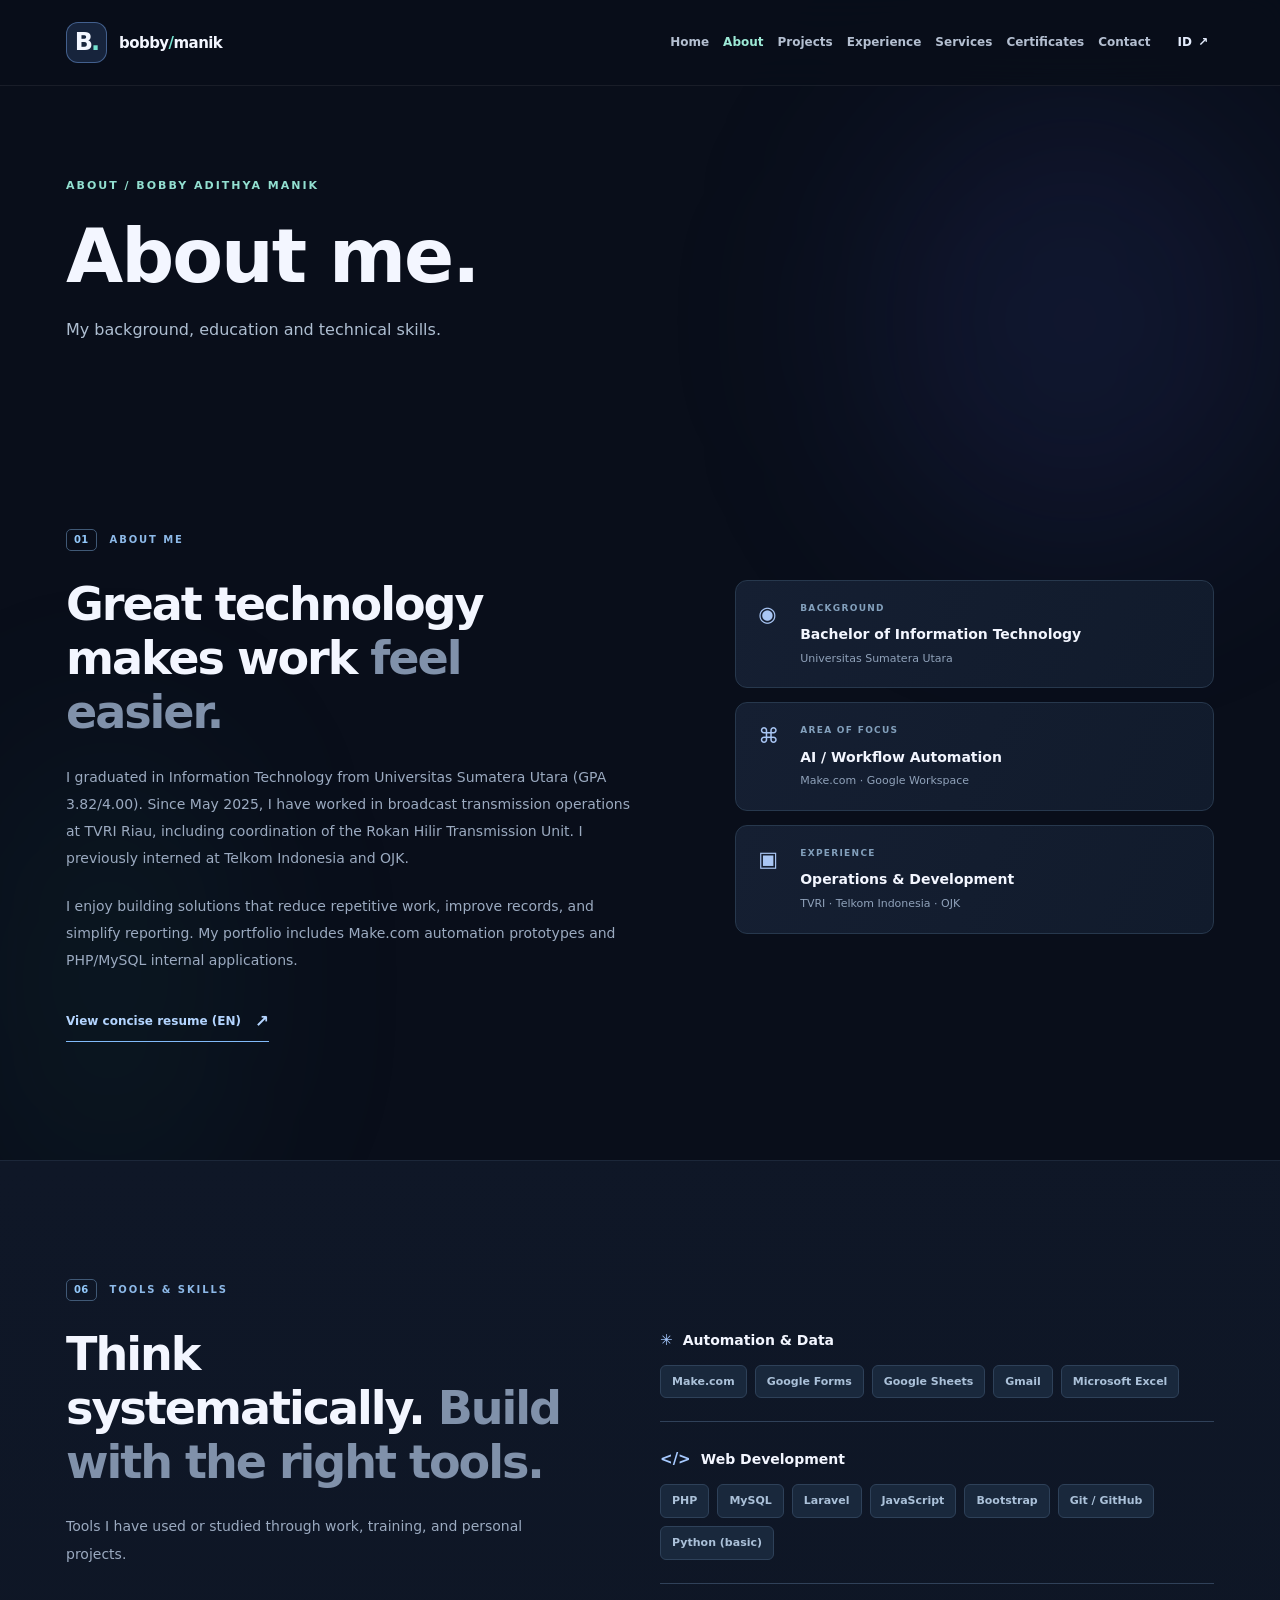
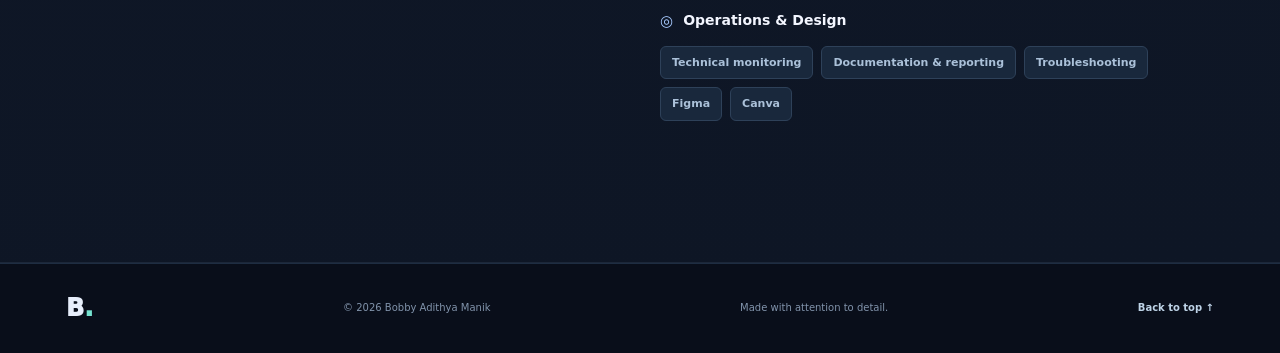
==== about.html @ ae8221b0 "Introduce responsive multi-page portfolio with interactive navigation" ====
<!DOCTYPE html><html lang="id"><head><meta charset="UTF-8"><meta name="viewport" content="width=device-width,initial-scale=1"><meta name="description" content="About | Bobby Adithya Manik. Workflow automation, web development, pengalaman, dan sertifikasi."><meta property="og:title" content="About | Bobby Adithya Manik"><meta property="og:url" content="https://bobbymanik.github.io/about.html"><link rel="canonical" href="https://bobbymanik.github.io/about.html"><link rel="icon" type="image/svg+xml" href="favicon.svg"><link rel="stylesheet" href="styles.css"><link rel="stylesheet" href="multipage.css"><script src="data/projects.js" defer></script><script src="script.js" defer></script><script src="site-shell.js" defer></script><title>About | Bobby Adithya Manik</title></head><body data-page="about" data-title-id="About | Bobby Adithya Manik" data-title-en="About | Bobby Adithya Manik"><a class="skip-link" href="#main">Lewati ke konten</a><div class="page-glow page-glow--a" aria-hidden="true"></div><div class="page-glow page-glow--b" aria-hidden="true"></div><div class="multi-scroll" aria-hidden="true"></div><header class="site-header multi-header" id="top"><nav class="nav container multi-nav"><a class="logo" href="index.html" aria-label="Beranda"><span class="logo-mark">B<span>.</span></span><span class="logo-name">bobby<span>/</span>manik</span></a><button class="menu-toggle" type="button" aria-label="Buka menu" aria-expanded="false" aria-controls="nav-links"><span></span><span></span><span></span></button><div class="nav-right" id="nav-links"><div class="nav-links"><a href="index.html" data-nav="index" data-i18n="navIndex">Beranda</a><a href="about.html" data-nav="about" data-i18n="navAbout">Tentang</a><a href="projects.html" data-nav="projects" data-i18n="navProjects">Proyek</a><a href="experience.html" data-nav="experience" data-i18n="navExperience">Pengalaman</a><a href="services.html" data-nav="services" data-i18n="navServices">Layanan</a><a href="certifications.html" data-nav="certifications" data-i18n="navCertifications">Sertifikasi</a><a href="contact.html" data-nav="contact" data-i18n="navContact">Kontak</a></div><button class="lang-switch" id="lang-switch" type="button"><span id="language-label">EN</span> ↗</button></div></nav></header><main id="main"><section class="container multi-intro"><span class="multi-eyebrow">ABOUT / BOBBY ADITHYA MANIK</span><h1 data-pagetitle="ABOUT">Tentang saya.</h1><p data-pageintro="ABOUT">Latar belakang, pendidikan, dan keterampilan teknis saya.</p></section><section class="section-space container" id="about" aria-labelledby="about-title">
      <div class="section-label"><span class="section-number">01</span><span data-i18n="aboutLabel">TENTANG SAYA</span></div>
      <div class="about-layout">
        <div><h2 class="section-title" id="about-title" data-i18n="aboutTitle">Teknologi yang baik membuat pekerjaan <span class="muted-heading">lebih mudah.</span></h2><p class="body-copy" data-i18n="aboutP1">Saya adalah lulusan Teknologi Informasi Universitas Sumatera Utara, dengan pengalaman di operasional transmisi siaran, pengembangan web, dan otomasi proses kerja.</p><p class="body-copy" data-i18n="aboutP2">Di pekerjaan teknis, saya belajar pentingnya data yang rapi dan proses yang andal. Di proyek digital, saya menerjemahkan kebutuhan tersebut menjadi solusi yang bisa digunakan—mulai dari pelaporan internal hingga notifikasi otomatis.</p><a class="inline-link" id="cv-link" href="resume.html"><span data-i18n="downloadCv">Lihat resume ringkas (EN)</span><span aria-hidden="true">↗</span></a></div>
        <div class="about-facts"><div class="fact-card"><span class="fact-icon">◉</span><div><span class="fact-heading" data-i18n="fact1Label">LATAR BELAKANG</span><strong data-i18n="fact1Value">Sarjana Teknologi Informasi</strong><p>Universitas Sumatera Utara</p></div></div><div class="fact-card"><span class="fact-icon">⌘</span><div><span class="fact-heading" data-i18n="fact2Label">AREA FOKUS</span><strong>AI / Workflow Automation</strong><p>Make.com · Google Workspace</p></div></div><div class="fact-card"><span class="fact-icon">▣</span><div><span class="fact-heading" data-i18n="fact3Label">PENGALAMAN</span><strong data-i18n="fact3Value">Operasional & Pengembangan</strong><p>TVRI · Telkom Indonesia · OJK</p></div></div></div>
      </div>
    </section><section class="section-space section-alt skills-section" id="skills" aria-labelledby="skills-title"><div class="container"><div class="section-label"><span class="section-number">06</span><span data-i18n="skillsLabel">TOOLS & SKILLS</span></div><div class="skills-layout"><div><h2 class="section-title" id="skills-title" data-i18n="skillsTitle">Berpikir sistematis. <span class="muted-heading">Membangun dengan alat yang tepat.</span></h2><p class="section-description" data-i18n="skillsSubtitle">Teknologi yang saya gunakan dan pelajari melalui pengalaman kerja, pelatihan, serta proyek pribadi.</p></div><div class="skill-groups"><div class="skill-group"><div class="skill-name"><span class="skill-symbol">✳</span><h3 data-i18n="skillGroup1">Automation & Data</h3></div><div class="skill-pills"><span>Make.com</span><span>Google Forms</span><span>Google Sheets</span><span>Gmail</span><span>Microsoft Excel</span></div></div><div class="skill-group"><div class="skill-name"><span class="skill-symbol">&lt;/&gt;</span><h3 data-i18n="skillGroup2">Web Development</h3></div><div class="skill-pills"><span>PHP</span><span>MySQL</span><span>Laravel</span><span>JavaScript</span><span>Bootstrap</span><span>Git / GitHub</span><span data-i18n="basicPython">Python (dasar)</span></div></div><div class="skill-group"><div class="skill-name"><span class="skill-symbol">◎</span><h3 data-i18n="skillGroup3">Operations & Design</h3></div><div class="skill-pills"><span data-i18n="skillOperational">Monitoring teknis</span><span data-i18n="skillReporting">Dokumentasi & pelaporan</span><span>Troubleshooting</span><span>Figma</span><span>Canva</span></div></div></div></div></div></section></main><footer class="footer"><div class="container footer-inner"><a href="index.html" class="footer-brand">B<span>.</span></a><span>© <span id="current-year">2026</span> Bobby Adithya Manik</span><span data-i18n="footerText">Dibuat dengan perhatian pada detail.</span><a class="back-top" href="#top" data-i18n="backToTop">Kembali ke atas ↑</a></div></footer></body></html>
---- styles.css ----
:root{color-scheme:dark;--bg:#090e1a;--panel:#111a2c;--panel-2:#111827;--border:#273247;--text:#f3f6ff;--muted:#9baac0;--subtle:#7889a2;--blue:#81b4ff;--cyan:#75e2d0;--violet:#a99bff;--font:Inter,ui-sans-serif,system-ui,-apple-system,BlinkMacSystemFont,"Segoe UI",sans-serif;--max:1148px}
*{box-sizing:border-box}html{scroll-behavior:smooth;overflow-x:clip}body{margin:0;min-width:320px;background:var(--bg);color:var(--text);font-family:var(--font);-webkit-font-smoothing:antialiased;overflow-x:hidden;line-height:1.6}::selection{background:rgba(117,226,208,.35)}a{color:inherit;text-decoration:none}button{font:inherit}button,a{-webkit-tap-highlight-color:transparent}button:focus-visible,a:focus-visible{outline:2px solid var(--cyan);outline-offset:5px}button{cursor:pointer}h1,h2,h3,p{margin-top:0}.container{width:min(var(--max),calc(100% - 64px));margin:0 auto}.section-space{padding-top:118px;padding-bottom:118px}.page-glow{position:absolute;z-index:-1;pointer-events:none;border-radius:100%;filter:blur(100px)}.page-glow--a{width:410px;height:450px;top:95px;right:0;background:rgba(64,77,174,.15)}.page-glow--b{width:220px;height:500px;top:730px;left:0;background:rgba(44,157,150,.075)}.skip-link{position:absolute;z-index:20;top:-60px;left:14px;padding:12px 18px;background:var(--cyan);color:var(--bg);border-radius:8px}.skip-link:focus{top:16px}.site-header{height:86px;border-bottom:1px solid rgba(255,255,255,.065);position:relative;z-index:15;background:rgba(9,14,26,.88);backdrop-filter:blur(20px)}.nav{height:100%;display:flex;justify-content:space-between;align-items:center}.logo{display:inline-flex;align-items:center;gap:12px}.logo-mark{display:inline-flex;width:41px;height:41px;align-items:center;justify-content:center;border:1px solid rgba(129,180,255,.42);background:#17243c;border-radius:12px;font-weight:900;font-size:24px;letter-spacing:-2px}.logo-mark span,.logo-name span,.footer-brand span{color:var(--cyan)}.logo-name{font-weight:740;letter-spacing:-.55px;font-size:15px}.nav-right,.nav-links{display:flex;align-items:center}.nav-right{gap:21px}.nav-links{gap:30px}.nav-links a{font-size:13px;font-weight:590;color:#b4bfd1;transition:color .2s}.nav-links a:hover{color:#fff}.nav-divider{height:19px;width:1px;background:#334055}.lang-switch{background:transparent;color:#e6eefe;border:0;font-weight:770;font-size:12px;display:flex;align-items:center;gap:6px}.lang-icon{color:var(--cyan)}.menu-toggle{display:none}
.hero{min-height:640px;display:grid;grid-template-columns:1.08fr .92fr;gap:38px;align-items:center;padding-top:98px;padding-bottom:105px}.hero-copy{position:relative;z-index:1}.eyebrow{display:inline-flex;align-items:center;gap:9px;padding:7px 13px;border:1px solid rgba(117,226,208,.18);background:rgba(117,226,208,.055);color:#a2e8d8;border-radius:50px;font-size:10px;letter-spacing:1.2px;font-weight:760}.pulse-dot{width:7px;height:7px;background:#76e5c9;border-radius:50%;box-shadow:0 0 0 4px rgba(118,229,201,.09)}.hero-intro{margin:28px 0 9px;font-size:17px;font-weight:680;color:#d7dfed}.hero-intro span{color:var(--cyan)}h1{font-size:clamp(39px,4.6vw,65px);line-height:1.105;letter-spacing:-3.35px;font-weight:820;max-width:680px;margin-bottom:23px}.gradient-text{background:linear-gradient(105deg,#97c6ff 0%,#9bb6fc 45%,#83e5d6 100%);-webkit-background-clip:text;background-clip:text;color:transparent}.hero-description{max-width:500px;font-size:15px;line-height:1.85;color:var(--muted);margin-bottom:31px}.hero-actions,.contact-actions{display:flex;gap:13px;flex-wrap:wrap}.btn{height:47px;display:inline-flex;justify-content:center;align-items:center;gap:19px;padding:0 21px;font-size:12px;font-weight:790;letter-spacing:.02em;border-radius:9px;transition:transform .18s,border-color .18s,background .18s}.btn:hover{transform:translateY(-2px)}.btn-primary{border:1px solid #a4c9ff;background:linear-gradient(95deg,#94c8ff,#92e2df);color:#101a2a;box-shadow:0 8px 25px rgba(96,153,217,.11)}.btn-outline{border:1px solid #34435a;background:rgba(18,28,47,.6);color:#e4ecf7}.btn-outline:hover{border-color:#5f7898}.btn-arrow{font-size:17px}.hero-meta{margin-top:37px;display:flex;align-items:center;gap:18px;color:#8899af;font-size:11px;font-weight:600}.meta-item{display:inline-flex;align-items:center;gap:8px}.meta-icon{font-size:15px;color:#85b3db}.meta-separator{height:12px;width:1px;background:#344158}
.hero-visual{position:relative;min-height:490px;display:flex;align-items:center;justify-content:center}.visual-grid{position:absolute;inset:4%;opacity:.35;mask-image:radial-gradient(ellipse at center,black 40%,transparent 80%);background-image:linear-gradient(#273955 1px,transparent 1px),linear-gradient(90deg,#273955 1px,transparent 1px);background-size:30px 30px}.workbench{width:390px;border:1px solid #385070;background:linear-gradient(145deg,rgba(24,36,58,.98),rgba(15,24,42,.98));border-radius:17px;box-shadow:0 40px 110px rgba(0,0,0,.36),inset 0 1px 0 rgba(255,255,255,.05);z-index:1;transform:rotate(-2deg)}.workbench-header{height:45px;display:flex;align-items:center;justify-content:space-between;padding:0 17px;border-bottom:1px solid #2b3d57;color:#849db8;font-size:9px;font-weight:740;letter-spacing:1px}.window-dots{display:flex;gap:5px}.window-dots i{width:7px;height:7px;border-radius:50%;background:#596d8a}.window-dots i:first-child{background:#fa8e8e}.window-dots i:nth-child(2){background:#eecf7c}.window-dots i:nth-child(3){background:#79cdbb}.workbench-header-icon{font-size:16px;color:#a2b7ce}.workbench-body{padding:21px 21px 18px}.workbench-top{display:flex;align-items:center;justify-content:space-between;margin-bottom:22px}.small-label{font-size:9px;font-weight:790;letter-spacing:1.5px;color:#8da1bc}.live-label{display:flex;gap:6px;align-items:center;border:1px solid #325549;padding:3px 8px;border-radius:15px;color:#93dac7;font-size:9px;font-weight:800;letter-spacing:.6px}.live-label span{width:6px;height:6px;border-radius:50%;background:#65cbaa}.workflow-nodes{padding:0 18px}.workflow-node{min-height:57px;padding:12px 13px;border-radius:11px;border:1px solid #31435e;background:#19283f;display:flex;gap:12px;align-items:center;box-shadow:0 7px 15px rgba(0,0,0,.09)}.workflow-node.active{border-color:#62598f;background:linear-gradient(120deg,#262847,#1e2c4a);box-shadow:0 0 0 4px rgba(137,123,224,.035)}.workflow-node strong,.workflow-node small{display:block;line-height:1.45}.workflow-node strong{font-size:11px;color:#e4eefb}.workflow-node small{font-size:9px;color:#8499b5}.node-index{margin-left:auto;font-size:9px;color:#8190ab}.node-icon{width:31px;height:31px;border-radius:8px;display:flex;align-items:center;justify-content:center;font-size:17px;font-weight:800}.node-icon--green{color:#6ad0a5;background:#1d4b45}.node-icon--violet{color:#c4aaff;background:#433b6f}.node-icon--blue{color:#9eccff;background:#29446c}.node-icon--orange{color:#ffce85;background:#5a4430}.workflow-connector{height:27px;display:flex;justify-content:center;align-items:stretch}.workflow-connector span{border-left:1px dashed #6888a7}.workflow-split{display:grid;grid-template-columns:1fr 1fr;gap:9px;position:relative}.workflow-node.mini{padding:10px 9px;min-height:55px;gap:7px}.workflow-node.mini .node-icon{width:27px;height:27px;font-size:15px}.workflow-node.mini strong{font-size:10px}.workflow-node.mini small{font-size:8px}.workbench-bottom{display:flex;align-items:center;gap:9px;margin-top:22px;border-top:1px solid #2b3d57;padding-top:15px;font-size:9px;color:#92a7c0}.bottom-icon{height:18px;width:18px;border-radius:100%;color:#70d3b3;background:#25493f;display:inline-flex;align-items:center;justify-content:center}.bottom-dots{margin-left:auto;letter-spacing:2px;color:#647c9a}.floating-note{position:absolute;z-index:2;display:flex;align-items:center;gap:11px;border:1px solid #3c5471;border-radius:12px;background:#1c2c47;box-shadow:0 20px 60px rgba(0,0,0,.28);padding:12px 15px;color:#b5c6df;font-size:10px;line-height:1.4}.floating-note strong{font-size:11px;color:#edf5ff}.floating-note--one{left:-10px;top:87px;transform:rotate(6deg)}.floating-note-icon{font-size:22px;color:#93bbff}.floating-note--two{bottom:53px;right:-5px;transform:rotate(4deg)}.floating-note-tick{font-size:14px;border-radius:50%;background:#2a625a;color:#95f0d6;height:25px;width:25px;display:inline-flex;align-items:center;justify-content:center}.floating-note--two span:last-child{display:flex;flex-direction:column}.floating-note--two small{font-size:9px;color:#8fa6bd}
.proof-strip{border-block:1px solid rgba(255,255,255,.065);background:rgba(18,28,43,.53)}.proof-inner{min-height:72px;display:flex;align-items:center;justify-content:space-between;gap:16px;color:#b2c1d3;font-size:12px;font-weight:660;white-space:nowrap}.proof-inner i{font-style:normal;color:#59718f;font-size:12px}.section-label{display:flex;align-items:center;gap:13px;font-size:10px;letter-spacing:1.9px;font-weight:810;color:#8db9e8;margin-bottom:27px}.section-number{border:1px solid #405976;color:#92c8fa;border-radius:5px;padding:3px 7px;font-size:10px;letter-spacing:.3px;line-height:1.4;font-weight:760}.section-title{font-size:clamp(32px,3.6vw,49px);line-height:1.17;letter-spacing:-2.05px;font-weight:790;margin-bottom:24px}.muted-heading{color:#8091aa}.body-copy,.section-description{color:#9baac0;font-size:14px;line-height:1.95;max-width:640px}.body-copy{margin-bottom:20px}.about-layout{display:grid;grid-template-columns:1.07fr .9fr;gap:100px}.about-layout .section-title{max-width:520px}.inline-link{display:inline-flex;align-items:center;gap:14px;margin-top:13px;padding-bottom:6px;border-bottom:1px solid #82bbfa;color:#b4d5ff;font-size:12px;font-weight:790}.inline-link span:last-child{font-size:17px}.about-facts{display:flex;flex-direction:column;gap:14px;padding-top:2px}.fact-card{display:flex;align-items:flex-start;gap:17px;padding:20px 22px;background:linear-gradient(115deg,#151f32,#111b2c);border:1px solid #27384d;border-radius:12px}.fact-icon{font-size:21px;line-height:1.25;color:#a9c6f4;min-width:25px}.fact-heading,.edu-eyebrow{display:block;color:#83a0bc;font-size:9px;font-weight:790;letter-spacing:1.3px;margin-bottom:6px}.fact-card strong{font-size:14px;line-height:1.4}.fact-card p{font-size:11px;color:#90a2ba;margin:3px 0 0}.section-alt{background:linear-gradient(175deg,#0f1727,#0e1625);border-top:1px solid #1c2739;border-bottom:1px solid #1c2739}.section-heading-row{display:flex;align-items:flex-end;justify-content:space-between;gap:45px;margin-bottom:34px}.section-heading-row .section-title{max-width:650px;margin-bottom:13px}.section-description{margin-bottom:0}.filter-bar{display:flex;gap:6px;border:1px solid #344155;padding:5px;border-radius:9px;flex-shrink:0}.filter-btn{border:0;color:#91a4bd;background:transparent;border-radius:6px;padding:8px 13px;font-size:11px;font-weight:700}.filter-btn.is-active{background:#2d405c;color:#e6f1ff}.projects-grid{display:grid;grid-template-columns:repeat(3,minmax(0,1fr));gap:20px}.project-card{border:1px solid #304059;background:#121e2f;border-radius:15px;overflow:hidden;display:flex;flex-direction:column;transition:transform .25s,border-color .25s,box-shadow .25s}.project-card:hover{transform:translateY(-4px);border-color:#5979a3;box-shadow:0 20px 35px rgba(1,5,12,.19)}.project-card[hidden]{display:none!important}.project-art{height:212px;position:relative;overflow:hidden;padding:15px 18px;border-bottom:1px solid #304059}.project-art:before{content:"";position:absolute;inset:0;background-image:linear-gradient(rgba(255,255,255,.027) 1px,transparent 1px),linear-gradient(90deg,rgba(255,255,255,.027) 1px,transparent 1px);background-size:22px 22px;mask-image:linear-gradient(black,transparent)}.art-feedback{background:radial-gradient(circle at 57% 80%,rgba(103,168,162,.2),transparent 54%),linear-gradient(140deg,#1b343f,#17263a)}.art-orders{background:radial-gradient(circle at 48% 80%,rgba(136,113,227,.19),transparent 55%),linear-gradient(140deg,#222b4b,#1b2540)}.art-transmission{background:radial-gradient(circle at 50% 90%,rgba(71,133,225,.23),transparent 50%),linear-gradient(140deg,#142b49,#19243c)}.art-topline{position:relative;display:flex;justify-content:space-between;font-size:8px;letter-spacing:1.3px;font-weight:800;color:#a3b8cf}.art-corner-tag{position:absolute;right:17px;bottom:13px;font-size:8px;font-weight:770;letter-spacing:1px;color:#b6c7de}.feedback-demo{position:absolute;inset:45px 28px 30px;display:flex;justify-content:center;align-items:center;gap:12px}.feedback-bubble{width:114px;height:91px;background:#dfecf4;border-radius:9px;padding:12px;transform:rotate(-7deg);box-shadow:0 10px 20px rgba(0,0,0,.15)}.star-row{display:block;font-size:12px;letter-spacing:2px;color:#e3a84f;white-space:nowrap;margin-bottom:9px}.feedback-line{display:block;height:6px;width:56px;background:#a8bdd0;border-radius:6px;margin-bottom:6px}.feedback-line.wide{width:86px}.art-processing{display:flex;width:32px;height:32px;align-items:center;justify-content:center;border-radius:50%;border:1px solid #75b9ac;background:#345b65;color:#bcfff0;box-shadow:0 0 0 6px rgba(117,185,172,.12);font-size:17px}.feedback-result{width:109px;height:94px;padding:13px;background:#263b4e;border:1px solid #648c9c;border-radius:8px;transform:rotate(6deg);box-shadow:0 10px 20px rgba(0,0,0,.12)}.sentiment-pill{font-size:8px;font-weight:800;letter-spacing:.5px;color:#96e6c5}.result-bars{height:40px;display:flex;align-items:end;gap:7px;margin-top:9px}.result-bars i{width:12px;height:22px;background:#72d5af;border-radius:2px 2px 0 0}.result-bars i:nth-child(2){height:33px;background:#92afeb}.result-bars i:nth-child(3){height:28px;background:#76ddbb}.result-bars i:nth-child(4){height:15px;background:#8bb3da}.orders-demo{position:absolute;inset:49px 30px 31px;display:flex;align-items:center;justify-content:center;gap:7px}.order-mini-card{width:116px;height:111px;background:#e9eefa;padding:13px;border-radius:9px;transform:rotate(-5deg);box-shadow:0 12px 22px rgba(0,0,0,.12)}.mini-title{display:block;color:#364f75;font-weight:900;letter-spacing:1px;font-size:8px;margin-bottom:15px}.mini-row{display:block;width:83px;height:6px;border-radius:4px;background:#c2ccdd;margin-bottom:7px}.mini-row.short{width:57px}.order-mini-badge{display:inline-block;border-radius:12px;background:#cbeada;color:#288267;font-size:8px;font-weight:900;padding:3px 7px;margin-top:3px}.order-arrow{color:#c9b5ff;font-size:25px;font-weight:900}.order-mini-card--dark{background:#2b315b;border:1px solid #8276cc;transform:rotate(6deg);display:flex;flex-direction:column;align-items:center;justify-content:space-around}.order-mini-card--dark .mini-title{color:#cbc9fb;margin:0;font-size:7px}.router-icon{font-size:29px;color:#c1a8ff}.router-label{font-size:7px;font-weight:800;letter-spacing:1px;color:#a5b9e4}.dashboard-demo{position:absolute;left:33px;right:33px;top:46px;height:130px;display:flex;background:#172840;border:1px solid #47709a;border-radius:10px;box-shadow:0 12px 26px rgba(0,0,0,.21);transform:rotate(-2deg);overflow:hidden}.dashboard-side{width:40px;flex-shrink:0;border-right:1px solid #344d72;background:#1a2f4e;padding-top:18px;display:flex;align-items:center;flex-direction:column;gap:13px}.dashboard-side i{width:16px;height:5px;border-radius:4px;background:#4b6993}.dashboard-side i:nth-child(2){background:#7aacdc}.dashboard-main{padding:15px;flex:1}.dashboard-bar{width:56%;height:6px;background:#435f85;border-radius:5px;margin-bottom:14px}.dashboard-metrics{display:flex;gap:9px}.dashboard-metrics span{width:68px;height:39px;border-radius:5px;background:#253c5c;padding:4px 8px;display:flex;flex-direction:column}.dashboard-metrics b{font-size:13px;line-height:1.3;color:#b7ddff}.dashboard-metrics small{font-size:6px;font-weight:800;color:#8ba8c9}.dashboard-chart{margin-top:6px;height:37px;background:rgba(42,68,100,.33);border-radius:4px}.dashboard-chart svg{width:100%;height:100%}.project-content{display:flex;flex:1;flex-direction:column;padding:23px 22px 20px}.project-topline{display:flex;align-items:center;justify-content:space-between;margin-bottom:11px;color:#8bc1e8;font-size:9px;letter-spacing:1.1px;font-weight:780}.project-year{color:#738ba9}.project-content h3{font-size:19px;line-height:1.38;letter-spacing:-.55px;margin-bottom:10px}.project-content p{font-size:12px;line-height:1.85;color:#9caec4;min-height:89px;margin-bottom:18px}.tag-row{display:flex;flex-wrap:wrap;gap:6px;margin-bottom:23px}.tag-row span,.skill-pills span{padding:5px 9px;border:1px solid #354a62;background:#1b2b42;color:#abc1d9;border-radius:6px;font-size:10px;font-weight:620}.project-more{display:flex;justify-content:space-between;align-items:center;width:100%;padding:14px 0 0;border:0;border-top:1px solid #30445e;background:transparent;color:#c4dfff;font-size:11px;font-weight:800;text-align:left;margin-top:auto}.project-more span:last-child{font-size:18px}.project-more:hover{color:#8ce2d4}.project-note{display:flex;gap:10px;align-items:flex-start;margin-top:18px;color:#7e91aa;font-size:10px;line-height:1.7}.project-note span:first-child{font-size:15px;color:#a2b5cb}
.experience-layout{display:grid;grid-template-columns:1fr 1fr;gap:80px}.experience-heading .section-title{max-width:430px}.timeline{border-left:1px solid #31445b;padding-left:32px;margin-left:10px}.timeline-item{position:relative;margin-bottom:37px}.timeline-item:last-child{margin-bottom:0}.timeline-dot{position:absolute;width:11px;height:11px;border:2px solid #99c3f5;background:#0d1423;border-radius:50%;top:6px;left:-38px}.timeline-date{font-size:10px;font-weight:800;letter-spacing:1px;color:#81b5ee;margin-bottom:9px;text-transform:uppercase}.timeline h3{font-size:17px;margin-bottom:2px;letter-spacing:-.25px}.timeline-role{font-size:12px;font-weight:650;color:#b4c2d8}.timeline p{font-size:12px;line-height:1.8;color:#9aa9bf;margin:9px 0 0;max-width:450px}.education-card{display:grid;grid-template-columns:1fr 1px 1fr;align-items:center;gap:45px;margin-top:78px;border:1px solid #2e425c;background:linear-gradient(100deg,#17243a,#121f32);padding:32px 37px;border-radius:13px}.education-card h3{font-size:15px;margin-bottom:5px}.education-card p{font-size:12px;color:#a2b4cb;margin:0}.edu-divider{height:59px;background:#334a67}
.skills-layout{display:grid;grid-template-columns:.91fr 1fr;gap:90px}.skill-groups{display:flex;flex-direction:column;gap:25px}.skill-group{padding-bottom:23px;border-bottom:1px solid #304159}.skill-group:last-child{border-bottom:0}.skill-name{display:flex;align-items:center;gap:10px;margin-bottom:13px}.skill-symbol{font-size:15px;font-weight:800;color:#a7caff}.skill-name h3{font-size:14px;font-weight:730;margin:0}.skill-pills{display:flex;flex-wrap:wrap;gap:8px}.skill-pills span{padding:7px 11px;background:#19283c;border-color:#2e4159;font-size:11px}.contact-card{position:relative;overflow:hidden;background:linear-gradient(118deg,#1c2a46,#15273d 66%,#183b4a);border:1px solid #46607d;border-radius:19px;text-align:center;padding:70px 50px 54px}.contact-glow{position:absolute;pointer-events:none;width:380px;height:350px;left:50%;top:-240px;transform:translateX(-50%);background:#6295cd;filter:blur(110px);opacity:.22}.contact-label{justify-content:center;position:relative}.contact-card h2{font-size:clamp(29px,3.8vw,51px);line-height:1.2;letter-spacing:-2px;max-width:710px;margin:22px auto}.contact-card>p{color:#afc0d2;font-size:13px;line-height:1.9;max-width:440px;margin:0 auto 26px}.contact-actions{justify-content:center;margin-bottom:33px}.contact-socials{padding-top:25px;border-top:1px solid rgba(173,205,238,.18);display:flex;align-items:center;justify-content:center;flex-wrap:wrap;gap:25px}.contact-socials a{color:#adc0d7;font-size:11px;font-weight:710}.contact-socials a:hover{color:#d9fbfa}.footer{border-top:1px solid #1e2d42}.footer-inner{min-height:89px;display:flex;align-items:center;justify-content:space-between;gap:15px;color:#8193ab;font-size:10px}.footer-brand{font-weight:950;font-size:24px;color:#e7eefb}.back-top{color:#bed3e7;font-weight:730}
.case-dialog{width:min(680px,calc(100% - 30px));max-height:min(88vh,800px);padding:0;border:1px solid #4b6486;border-radius:17px;background:#111d30;color:var(--text);box-shadow:0 35px 90px rgba(0,0,0,.65);overflow-y:auto}.case-dialog::backdrop{background:rgba(4,9,19,.82);backdrop-filter:blur(5px)}.dialog-content{padding:30px}.dialog-head{display:flex;justify-content:space-between;align-items:center;margin-bottom:25px}.dialog-close{background:#263650;border:1px solid #3e5573;color:#d5e4f5;width:35px;height:35px;border-radius:8px}.dialog-kicker{color:#85c7de;font-size:11px;letter-spacing:1.3px;font-weight:800}.case-dialog h2{font-size:30px;letter-spacing:-1.1px;line-height:1.25;margin:10px 0 12px}.case-dialog p{color:#a3b4c8;font-size:13px;line-height:1.85}.case-detail-grid{display:grid;grid-template-columns:1fr 1fr;gap:25px;margin:23px 0}.case-detail-grid>div{padding:18px 20px;background:#18283f;border:1px solid #31435e;border-radius:9px}.case-detail-grid h3,.case-outcome strong{font-size:12px;color:#d8eaf9;letter-spacing:.2px;margin:0 0 10px;display:block}.case-detail-grid p{font-size:12px;margin:0}.case-outcome{border-left:2px solid #83d5cb;padding:2px 0 2px 15px}.case-outcome p{margin:0;font-size:12px}.dialog-bottom{display:flex;justify-content:space-between;gap:14px;align-items:center;border-top:1px solid #33445b;margin-top:28px;padding-top:20px}.dialog-bottom>span{font-size:10px;color:#7e92aa;max-width:360px}.dialog-action{border:0;border-radius:7px;background:#94cef2;color:#142033;padding:9px 16px;font-size:11px;font-weight:800}
@media(max-width:1100px){.hero{gap:12px}.workbench{width:355px}.about-layout{gap:50px}.projects-grid{gap:13px}.project-content{padding:20px 18px}.project-art{height:194px}.project-content h3{font-size:17px}.project-content p{min-height:107px}.experience-layout,.skills-layout{gap:50px}.floating-note--one{left:0}.floating-note--two{right:0}}@media(max-width:820px){.container{width:min(var(--max),calc(100% - 40px))}.section-space{padding-top:82px;padding-bottom:82px}.hero{grid-template-columns:1fr;padding-top:80px;gap:25px}.hero-copy{max-width:660px}.hero-visual{max-width:500px;width:100%;margin:0 auto;min-height:460px}.workbench{width:min(390px,82%)}h1{font-size:clamp(43px,7vw,61px)}.about-layout,.experience-layout,.skills-layout{grid-template-columns:1fr;gap:30px}.about-facts{display:grid;grid-template-columns:repeat(3,1fr)}.fact-card{padding:18px 12px;gap:8px}.fact-card strong{font-size:12px}.fact-icon{font-size:17px;min-width:18px}.fact-card p{font-size:10px}.projects-grid{grid-template-columns:repeat(2,1fr);gap:17px}.project-content p{min-height:75px}.section-heading-row{align-items:flex-start;flex-direction:column;gap:18px}.proof-inner{overflow-x:auto;justify-content:start;gap:23px}.proof-inner span{flex-shrink:0}.education-card{margin-top:40px}.experience-heading .section-title{max-width:none}.skills-layout{gap:36px}}@media(max-width:620px){.site-header{height:70px}.container{width:calc(100% - 36px)}.nav-right{display:none;position:absolute;top:70px;left:0;right:0;background:#101a2b;border-bottom:1px solid #33445a;padding:20px 19px 23px;box-shadow:0 20px 40px rgba(0,0,0,.3)}.nav-right.is-open{display:flex;flex-direction:column;align-items:stretch;gap:20px}.nav-links{flex-direction:column;align-items:stretch;gap:0}.nav-links a{padding:10px 5px;font-size:14px}.nav-divider{display:none}.lang-switch{align-self:flex-start;padding:8px 5px}.menu-toggle{display:flex;flex-direction:column;justify-content:center;gap:5px;width:36px;height:36px;border:1px solid #37465c;border-radius:8px;background:#19273b;padding:8px}.menu-toggle span{width:18px;height:2px;border-radius:3px;background:#c4d8eb}.logo-name{font-size:13px}.hero{padding-top:63px;padding-bottom:68px}.hero-intro{font-size:14px;margin-top:25px}h1{font-size:clamp(36px,11vw,49px);letter-spacing:-2px}.hero-description{font-size:13px}.hero-actions{gap:9px}.hero-actions .btn{padding:0 14px;gap:10px}.hero-meta{gap:9px;flex-wrap:wrap;margin-top:25px}.hero-visual{min-height:365px}.workbench{width:86%;transform:rotate(-1deg)}.workbench-body{padding:14px}.workbench-top{margin-bottom:13px}.workflow-nodes{padding:0 9px}.workflow-node{min-height:50px}.workflow-connector{height:20px}.floating-note{display:none}.section-space{padding-top:72px;padding-bottom:72px}.section-title{font-size:34px;letter-spacing:-1.45px}.about-facts{grid-template-columns:1fr}.fact-card{padding:18px;gap:12px}.fact-card strong{font-size:14px}.fact-icon{font-size:20px}.projects-grid{grid-template-columns:1fr;gap:18px}.project-content p{min-height:0}.project-art{height:220px}.filter-bar{max-width:100%;overflow-x:auto}.experience-layout{gap:35px}.education-card{grid-template-columns:1fr;gap:22px;padding:25px}.edu-divider{width:100%;height:1px}.contact-card{padding:50px 18px 35px}.contact-card h2{letter-spacing:-1.2px}.contact-socials{gap:16px}.footer-inner{flex-wrap:wrap;justify-content:center;text-align:center;padding-block:23px}.footer-inner>span:nth-child(3){display:none}.case-dialog h2{font-size:24px}.case-detail-grid{grid-template-columns:1fr}.dialog-content{padding:21px}.dialog-bottom{align-items:flex-start;flex-direction:column}.dialog-action{align-self:flex-end}}@media(prefers-reduced-motion:reduce){html{scroll-behavior:auto}*,*::before,*::after{animation-duration:.01ms!important;transition-duration:.01ms!important}}

/* Project cards sourced from data/projects.js */
.art-custom{display:flex;flex-direction:column;justify-content:space-between;align-items:flex-start;background:radial-gradient(circle at 76% 30%,rgba(120,158,251,.25),transparent 58%),linear-gradient(140deg,#192746,#101c30);}
.custom-art-index{position:relative;color:#95aac9;letter-spacing:2px;font-size:10px;font-weight:750;white-space:pre-line;z-index:1}
.custom-art-symbol{position:relative;z-index:1;color:#8de3dc;font-weight:800;font-size:72px;line-height:1;margin:auto 0 6px 24px;text-shadow:0 10px 45px rgba(110,194,252,.32)}
.custom-art-topic{position:relative;z-index:1;color:#b8cdea;font-size:11px;letter-spacing:1.2px;text-transform:uppercase}
.art-upload{padding:0;background:#10192c}
.art-upload img{display:block;width:100%;height:100%;object-fit:cover;position:relative;z-index:1}
.art-image-label{position:absolute;z-index:2;top:13px;left:16px;background:rgba(9,15,28,.79);backdrop-filter:blur(6px);padding:5px 10px;border-radius:5px;color:white;font-size:10px;letter-spacing:1px;font-weight:700}
.case-links{display:flex;flex-wrap:wrap;gap:12px;margin:14px 0 22px}
.case-links:empty{display:none}.case-links a{padding:10px 16px;border:1px solid #435879;border-radius:7px;color:#bcdcff;font-weight:700;font-size:13px}.case-links a:hover{background:#1c3050}
.project-empty{color:var(--muted);padding:26px 0}
/* Recruitment and client-facing improvements (2026) */
.availability-note{display:inline-flex;align-items:center;gap:10px;color:#b7eedf;font-size:12px;font-weight:670;margin:-6px 0 26px;border:1px solid #31564f;background:rgba(45,115,103,.12);padding:9px 13px;border-radius:50px;line-height:1.5}
.availability-indicator{flex:0 0 8px;width:8px;height:8px;border-radius:50%;background:#78dfb8;box-shadow:0 0 0 4px rgba(120,223,184,.09)}
.resume-shortcut{display:inline-flex;align-items:center;font-size:12px;font-weight:760;color:#b7d7f5;padding:11px 8px;text-decoration:underline;text-underline-offset:4px;text-decoration-color:#5a789c}.resume-shortcut:hover{color:#fff}
.service-heading{display:flex;justify-content:space-between;gap:45px;align-items:end;margin-bottom:31px}.service-heading .section-title{max-width:610px}.service-heading .section-description{max-width:375px;margin-bottom:6px}
.services-grid{display:grid;grid-template-columns:repeat(3,minmax(0,1fr));gap:18px}.service-card{border:1px solid #31445d;background:linear-gradient(160deg,#17263d,#101b2d);border-radius:14px;padding:27px;display:flex;flex-direction:column;min-height:335px;transition:transform .18s,border-color .18s}.service-card:hover{transform:translateY(-3px);border-color:#658aad}.service-icon{height:54px;width:54px;border:1px solid #46647d;background:#1d3450;color:#a9dedb;border-radius:12px;display:flex;justify-content:center;align-items:center;font-size:25px;font-weight:800;margin-bottom:20px}.service-category,.opportunities-kicker{color:#89b4d8;font-weight:820;letter-spacing:1.3px;font-size:10px}.service-card h3{font-size:20px;letter-spacing:-.6px;line-height:1.35;margin:7px 0 12px}.service-card>p:not(.service-category){color:#adbed1;font-size:13px;line-height:1.8;flex-grow:1}.service-deliverable{border-top:1px solid #34465e;padding-top:15px;color:#d3e8e9;font-size:12px;line-height:1.7}.service-tech{display:block;margin-top:14px;color:#8ea3c2;font-weight:650;font-size:11px}.services-cta{margin-top:28px}
.opportunities-panel{background:linear-gradient(140deg,#17273d,#122035);border:1px solid #30465e;border-radius:17px;padding:45px 42px}.opportunities-intro{max-width:800px;margin-bottom:30px}.opportunities-intro .section-title{max-width:750px}.opportunities-intro .section-description{max-width:680px}.opportunities-cards{display:grid;grid-template-columns:repeat(2,minmax(0,1fr));gap:16px}.opportunities-cards article{background:#101b2c;border:1px solid #385069;border-radius:12px;padding:24px}.opportunity-mark{font-size:12px;font-weight:800;color:#81b4ff}.opportunities-cards h3{font-size:19px;line-height:1.4;margin:12px 0}.opportunities-cards p{font-size:12px;color:#afc0d4;line-height:1.85;min-height:93px}.opportunities-cards a{font-size:12px;font-weight:800;color:#9dd7e2;text-underline-offset:5px;text-decoration:underline}.opportunities-cards a:hover{color:white}
.case-proof{display:grid;grid-template-columns:1fr 1fr;gap:12px;margin:18px 0}.case-proof>div{padding:16px 18px;border-radius:9px;background:#17283d;border:1px solid #334b63}.case-proof strong{display:block;color:#d9e9f8;font-size:12px;margin-bottom:8px}.case-proof p{font-size:12px;margin:0;line-height:1.75}
@media(max-width:900px){.service-heading{flex-direction:column;align-items:flex-start;gap:14px}.service-heading .section-description{max-width:660px}.services-grid{grid-template-columns:repeat(2,minmax(0,1fr))}.services-grid .service-card:last-child{grid-column:span 2;min-height:0}.opportunities-panel{padding:30px}}
@media(max-width:620px){.availability-note{font-size:11px;border-radius:12px}.services-grid,.opportunities-cards,.case-proof{grid-template-columns:1fr}.services-grid .service-card:last-child{grid-column:auto}.service-card{min-height:0}.opportunities-panel{padding:24px 18px}.opportunities-cards p{min-height:0}.hero-actions .resume-shortcut{width:100%;justify-content:flex-start}.service-heading .section-description{margin:0}.case-proof>div{padding:13px}}

/* Certificates verified from submitted Google Drive documents */
.credential-intro{max-width:780px;margin:14px 0 28px}
.credential-featured{display:grid;grid-template-columns:repeat(2,minmax(0,1fr));gap:18px;margin-top:26px}
.credential-feature{background:linear-gradient(140deg,#1b314a,#122035);border:1px solid #3e5570;border-radius:14px;padding:26px;min-height:220px;display:flex;flex-direction:column;align-items:start;gap:13px}
.credential-issuer{font-weight:800;letter-spacing:.6px;color:#93bfdc;text-transform:uppercase;font-size:10px;line-height:1.7}
.credential-status{font-size:10px;color:#98edc9;border:1px solid #3e756b;padding:5px 8px;border-radius:5px;letter-spacing:.8px;background:rgba(60,140,100,.1)}
.credential-feature h3{font-size:21px;line-height:1.35;margin:0;letter-spacing:-.3px}
.credential-feature p{font-size:12px;line-height:1.8;color:#b8c5d7;margin:0}
.credentials-subhead{font-size:18px;margin:35px 0 17px}
.credential-courses{display:grid;grid-template-columns:repeat(3,minmax(0,1fr));gap:14px}
.credential-course{min-height:160px;background:#142136;border:1px solid #34465d;border-radius:12px;padding:19px}
.credential-course h4{font-size:14px;line-height:1.5;font-weight:750;margin:14px 0 8px}
.credential-course p{font-size:12px;color:#9fb1c5;line-height:1.7;margin:0}
.credential-footnote{font-size:12px;line-height:1.75;color:#9fb1c5;margin:22px 0 0;max-width:820px}
@media(max-width:860px){.credential-courses{grid-template-columns:repeat(2,minmax(0,1fr))}}
@media(max-width:600px){.credential-featured,.credential-courses{grid-template-columns:1fr}.credential-feature,.credential-course{min-height:0}}

/* Certification viewer links */
.credential-feature,.credential-course{position:relative}
.credential-view{display:inline-flex;align-items:center;gap:8px;align-self:flex-start;margin-top:auto;padding:10px 13px;border:1px solid rgba(122,186,214,.42);border-radius:8px;color:#c9edfb;background:rgba(78,132,175,.13);font-size:12px;font-weight:780;text-decoration:none;line-height:1.35;transition:background .15s,border-color .15s}
.credential-view:hover,.credential-view:focus-visible{color:white;background:rgba(82,155,197,.29);border-color:#93d4ef}
.credential-course{display:flex;flex-direction:column}
.credential-course .credential-view{margin-top:18px}
.credential-view:focus-visible{outline:3px solid #8fc6fb;outline-offset:2px}
---- multipage.css ----
.multi-header{backdrop-filter:blur(18px);-webkit-backdrop-filter:blur(18px)}.multi-nav{min-height:74px;gap:16px}.multi-nav .nav-links{gap:14px}.multi-nav .nav-links a{font-size:12px;white-space:nowrap}.multi-nav [aria-current=page]{color:#9de9d6!important}.multi-scroll{position:fixed;z-index:300;inset:0 auto auto 0;width:0;height:3px;background:linear-gradient(90deg,#81b4ff,#75e2d0);pointer-events:none}
.multi-intro{padding:85px 0 50px}.multi-eyebrow{font-size:11px;letter-spacing:2px;color:#92dfd0;font-weight:800}.multi-intro h1{font-size:clamp(42px,6.5vw,74px);letter-spacing:-2px;line-height:1.1;margin:19px 0}.multi-intro p{font-size:16px;color:#aebed1;line-height:1.8;max-width:750px}
.route-cards{display:grid;grid-template-columns:repeat(3,minmax(0,1fr));gap:18px;margin-top:28px}.route-cards a{display:flex;flex-direction:column;min-height:258px;border:1px solid #324b65;background:linear-gradient(135deg,#1a2d46,#121e32);padding:26px;border-radius:14px;text-decoration:none;color:#f4faff;transition:transform .2s,border-color .2s}.route-cards a:hover{transform:translateY(-5px);border-color:#8ddbcc}.route-cards small{color:#8ac9dc;font-weight:800;letter-spacing:1px}.route-cards strong{font-size:22px;margin:37px 0 10px}.route-cards p{font-size:13px;color:#acbfd4;line-height:1.75;flex:1}.route-cards a>span{color:#a3eee0;align-self:end;font-size:22px}
.goals-layout,.contact-form-layout{display:grid;grid-template-columns:1fr 1fr;gap:60px;align-items:center}.goal-buttons{display:flex;flex-wrap:wrap;gap:10px;margin-top:24px}.goal-buttons button{border:1px solid #395c6d;border-radius:9px;background:#1a2a44;color:#c6d9eb;padding:11px 17px;cursor:pointer}.goal-buttons button.selected{background:#24515b;border-color:#79cab6;color:#ddfff5}.goal-display{padding:30px;border:1px solid #406080;border-radius:14px;background:#14273e}.goal-display small{font-size:10px;letter-spacing:1.2px;color:#a0d8d6;font-weight:800}.goal-display h3{font-size:21px;margin:18px 0}.goal-display p{color:#b0c4d5;line-height:1.8;font-size:13px}.multi-cta{padding-top:22px;padding-bottom:70px;display:flex;align-items:center;justify-content:space-between;gap:22px}.inquiry-form{display:flex;flex-direction:column;gap:16px;border:1px solid #3b546f;background:#14243a;border-radius:14px;padding:28px}.inquiry-form label{display:flex;flex-direction:column;gap:8px;color:#d6e6f7;font-size:12px;font-weight:750}.inquiry-form input,.inquiry-form select,.inquiry-form textarea{padding:12px;border:1px solid #4a6480;border-radius:9px;background:#0c1a2c;color:#f5fbff;font:inherit}.inquiry-form button{align-self:start;cursor:pointer}.inquiry-form p{font-size:12px;line-height:1.7;color:#a6eadc}.contact-form-layout details{border-bottom:1px solid #38536e;padding:16px 0;margin-top:20px}.contact-form-layout details summary{font-size:13px;color:#d7eafa;cursor:pointer}.contact-form-layout details p{font-size:12px;color:#adc0d4}
@media(max-width:1130px){.multi-nav .nav-links{gap:9px}.multi-nav .nav-links a{font-size:11px}}@media(max-width:990px){.multi-nav .menu-toggle{display:flex;z-index:8}.multi-nav .nav-right{display:none!important;position:absolute;top:100%;left:0;right:0;background:#112137;border:1px solid #3d5570;border-radius:0 0 14px 14px;padding:22px;flex-direction:column;align-items:stretch}.multi-nav .nav-right.is-open{display:flex!important}.multi-nav .nav-right .nav-links{display:flex;flex-direction:column;gap:0;align-items:stretch}.multi-nav .nav-links a{font-size:14px;padding:11px;border-bottom:1px solid #293f58}.multi-nav .nav-divider{display:none}}@media(max-width:820px){.route-cards{grid-template-columns:repeat(2,minmax(0,1fr))}.goals-layout,.contact-form-layout{grid-template-columns:1fr;gap:30px}}@media(max-width:590px){.route-cards{grid-template-columns:1fr}.route-cards a{min-height:185px}.route-cards strong{margin-top:20px}.multi-intro{padding:54px 0 34px}.multi-intro h1{font-size:42px}.multi-cta{flex-direction:column;align-items:flex-start}.inquiry-form{padding:20px}}
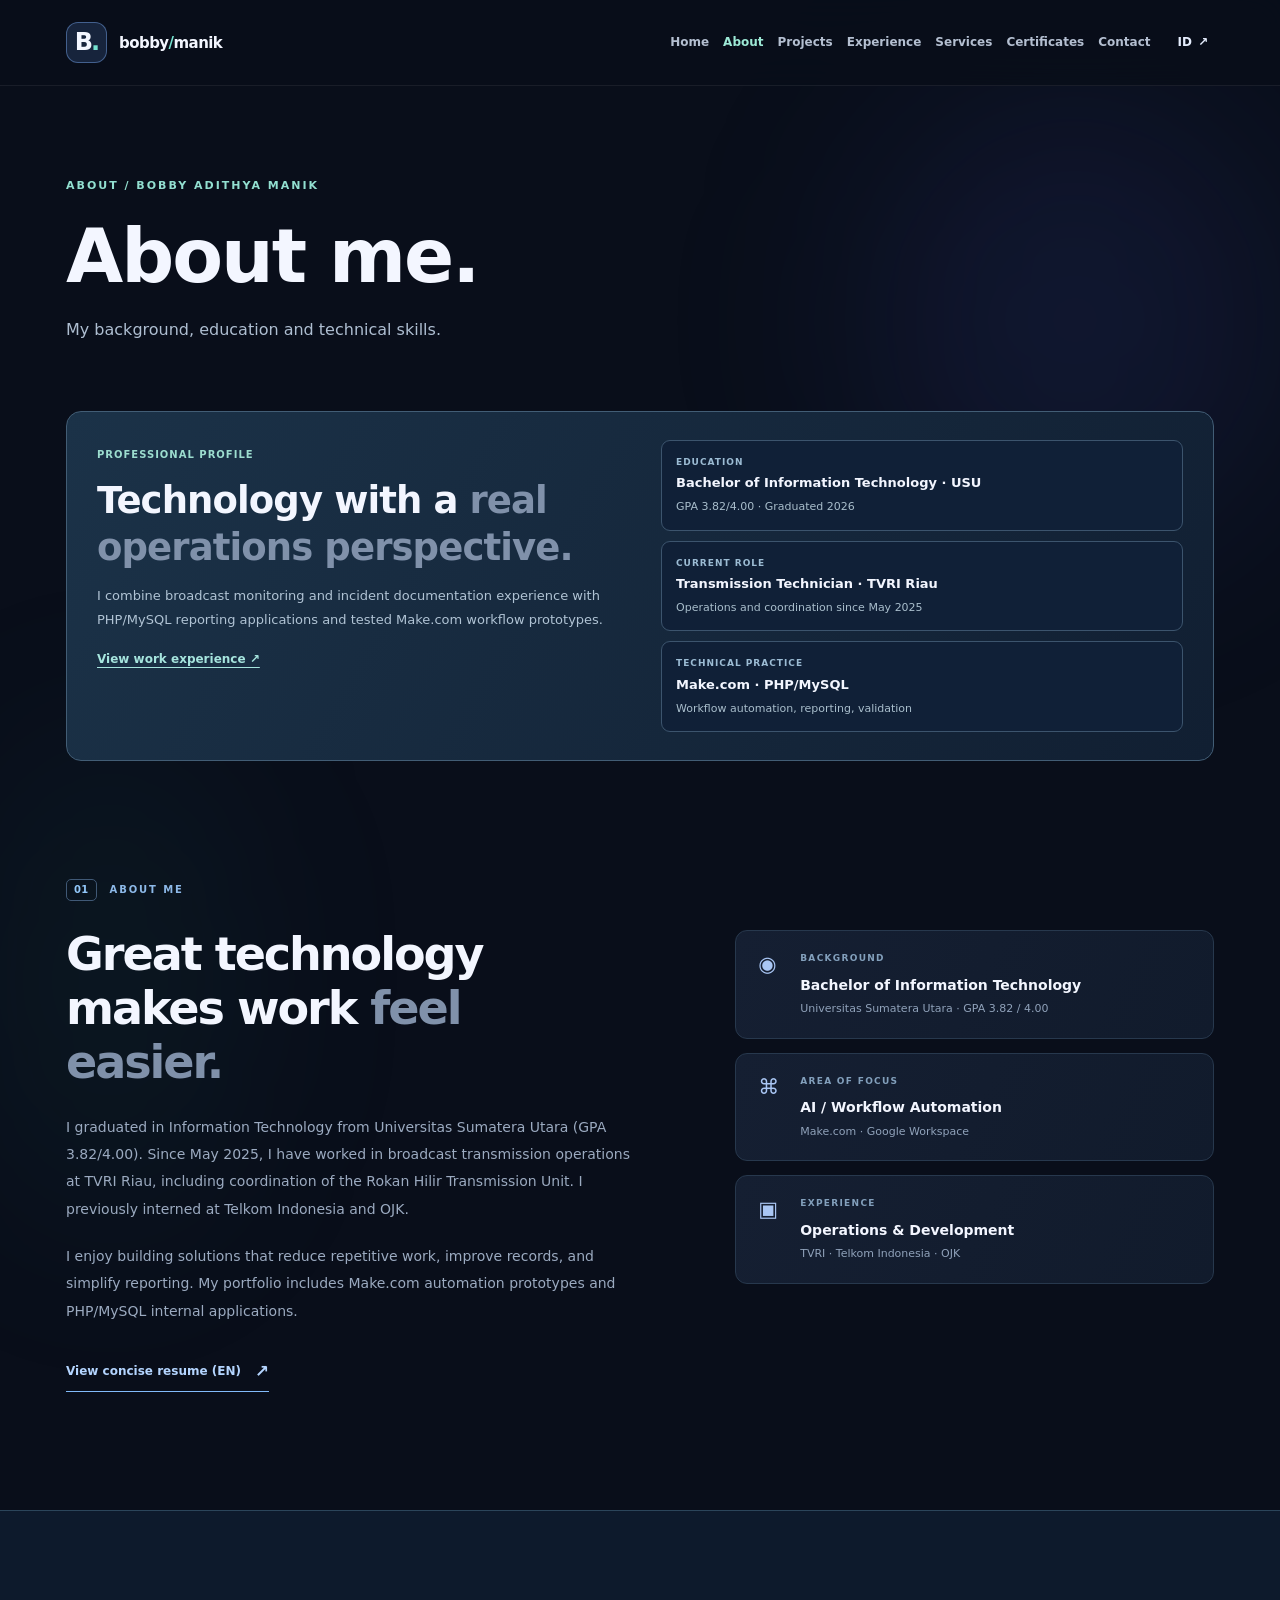
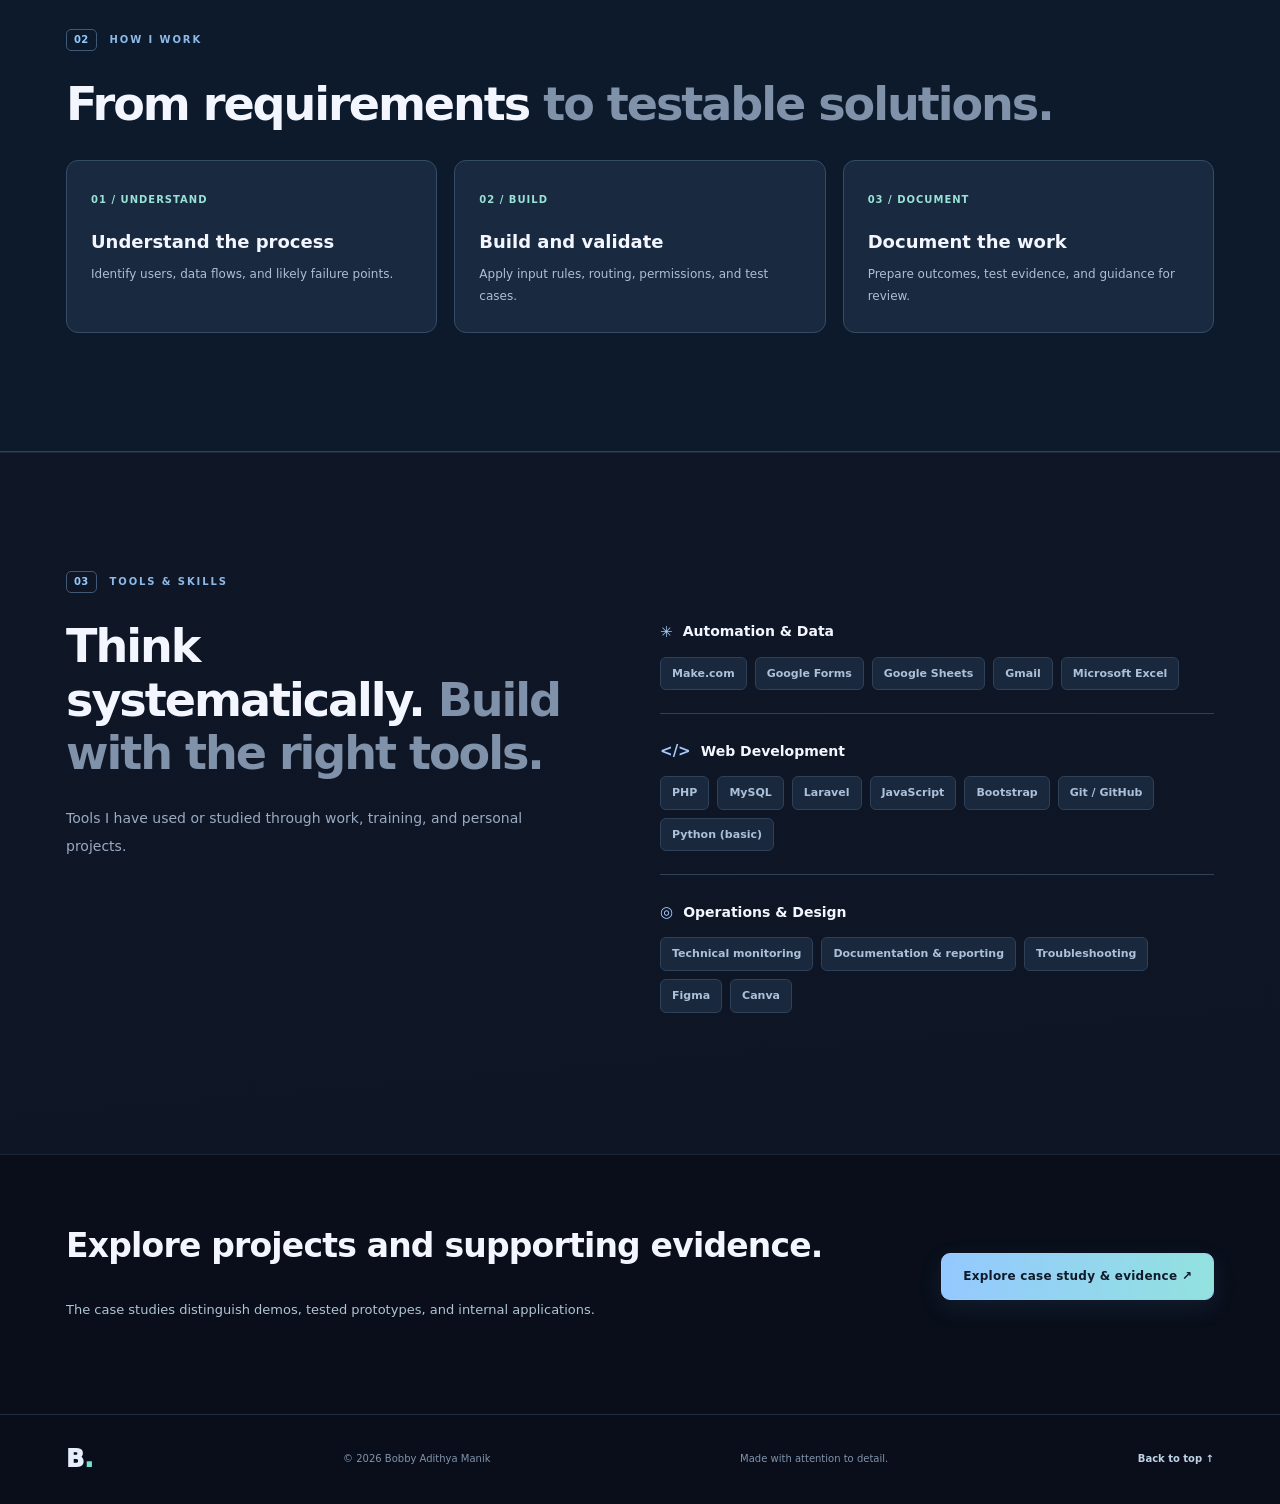
==== commit 886462ef: "Refine recruiter-facing home and About pages with verified project evidence" ====
--- a/about.html
+++ b/about.html
@@ -1,7 +1,8 @@
-<!DOCTYPE html><html lang="id"><head><meta charset="UTF-8"><meta name="viewport" content="width=device-width,initial-scale=1"><meta name="description" content="About | Bobby Adithya Manik. Workflow automation, web development, pengalaman, dan sertifikasi."><meta property="og:title" content="About | Bobby Adithya Manik"><meta property="og:url" content="https://bobbymanik.github.io/about.html"><link rel="canonical" href="https://bobbymanik.github.io/about.html"><link rel="icon" type="image/svg+xml" href="favicon.svg"><link rel="stylesheet" href="styles.css"><link rel="stylesheet" href="multipage.css"><script src="data/projects.js" defer></script><script src="script.js" defer></script><script src="site-shell.js" defer></script><title>About | Bobby Adithya Manik</title></head><body data-page="about" data-title-id="About | Bobby Adithya Manik" data-title-en="About | Bobby Adithya Manik"><a class="skip-link" href="#main">Lewati ke konten</a><div class="page-glow page-glow--a" aria-hidden="true"></div><div class="page-glow page-glow--b" aria-hidden="true"></div><div class="multi-scroll" aria-hidden="true"></div><header class="site-header multi-header" id="top"><nav class="nav container multi-nav"><a class="logo" href="index.html" aria-label="Beranda"><span class="logo-mark">B<span>.</span></span><span class="logo-name">bobby<span>/</span>manik</span></a><button class="menu-toggle" type="button" aria-label="Buka menu" aria-expanded="false" aria-controls="nav-links"><span></span><span></span><span></span></button><div class="nav-right" id="nav-links"><div class="nav-links"><a href="index.html" data-nav="index" data-i18n="navIndex">Beranda</a><a href="about.html" data-nav="about" data-i18n="navAbout">Tentang</a><a href="projects.html" data-nav="projects" data-i18n="navProjects">Proyek</a><a href="experience.html" data-nav="experience" data-i18n="navExperience">Pengalaman</a><a href="services.html" data-nav="services" data-i18n="navServices">Layanan</a><a href="certifications.html" data-nav="certifications" data-i18n="navCertifications">Sertifikasi</a><a href="contact.html" data-nav="contact" data-i18n="navContact">Kontak</a></div><button class="lang-switch" id="lang-switch" type="button"><span id="language-label">EN</span> ↗</button></div></nav></header><main id="main"><section class="container multi-intro"><span class="multi-eyebrow">ABOUT / BOBBY ADITHYA MANIK</span><h1 data-pagetitle="ABOUT">Tentang saya.</h1><p data-pageintro="ABOUT">Latar belakang, pendidikan, dan keterampilan teknis saya.</p></section><section class="section-space container" id="about" aria-labelledby="about-title">
+<!DOCTYPE html><html lang="id"><head><meta charset="UTF-8"><meta name="viewport" content="width=device-width,initial-scale=1"><meta name="description" content="About Bobby Adithya Manik: Information Technology graduate, GPA 3.82/4.00, TVRI Riau technician, Make.com automation and PHP/MySQL web development."><meta property="og:title" content="About | Bobby Adithya Manik"><meta property="og:description" content="About Bobby Adithya Manik: Information Technology graduate, GPA 3.82/4.00, TVRI Riau technician, Make.com automation and PHP/MySQL web development."><meta name="robots" content="index,follow"><meta property="og:type" content="website"><meta property="og:url" content="https://bobbymanik.github.io/about.html"><link rel="canonical" href="https://bobbymanik.github.io/about.html"><link rel="icon" type="image/svg+xml" href="favicon.svg"><link rel="stylesheet" href="styles.css"><link rel="stylesheet" href="multipage.css"><script src="data/projects.js" defer></script><script src="script.js" defer></script><script src="site-shell.js" defer></script><title>About | Bobby Adithya Manik</title></head><body data-page="about" data-title-id="Tentang | Bobby Adithya Manik" data-title-en="About | Bobby Adithya Manik"><a class="skip-link" href="#main">Lewati ke konten</a><div class="page-glow page-glow--a" aria-hidden="true"></div><div class="page-glow page-glow--b" aria-hidden="true"></div><div class="multi-scroll" aria-hidden="true"></div><header class="site-header multi-header" id="top"><nav class="nav container multi-nav"><a class="logo" href="index.html" aria-label="Beranda"><span class="logo-mark">B<span>.</span></span><span class="logo-name">bobby<span>/</span>manik</span></a><button class="menu-toggle" type="button" aria-label="Buka menu" aria-expanded="false" aria-controls="nav-links"><span></span><span></span><span></span></button><div class="nav-right" id="nav-links"><div class="nav-links"><a href="index.html" data-nav="index" data-i18n="navIndex">Beranda</a><a href="about.html" data-nav="about" data-i18n="navAbout">Tentang</a><a href="projects.html" data-nav="projects" data-i18n="navProjects">Proyek</a><a href="experience.html" data-nav="experience" data-i18n="navExperience">Pengalaman</a><a href="services.html" data-nav="services" data-i18n="navServices">Layanan</a><a href="certifications.html" data-nav="certifications" data-i18n="navCertifications">Sertifikasi</a><a href="contact.html" data-nav="contact" data-i18n="navContact">Kontak</a></div><button class="lang-switch" id="lang-switch" type="button"><span id="language-label">EN</span> ↗</button></div></nav></header><main id="main"><section class="container multi-intro"><span class="multi-eyebrow">ABOUT / BOBBY ADITHYA MANIK</span><h1 data-pagetitle="ABOUT">Tentang saya.</h1><p data-pageintro="ABOUT">Latar belakang, pendidikan, dan keterampilan teknis saya.</p></section><section class="container career-overview"><div><span data-i18n="careerOverviewLabel">PROFIL PROFESIONAL</span><h2 data-i18n="careerOverviewTitle">Teknologi dengan perspektif <span class="muted-heading">operasional nyata.</span></h2><p data-i18n="careerOverviewBody">Saya menggabungkan pengalaman monitoring siaran dan dokumentasi insiden dengan pembangunan aplikasi pelaporan PHP/MySQL dan prototipe otomasi Make.com.</p><a href="experience.html" data-i18n="careerWorkCTA">Lihat pengalaman kerja ↗</a></div>
+<div class="career-highlights"><div><span data-i18n="careerEduLabel">PENDIDIKAN</span><strong data-i18n="careerEduValue">S1 Teknologi Informasi · USU</strong><small data-i18n="careerEduDetail">IPK 3,82/4,00 · Lulus 2026</small></div><div><span data-i18n="careerRoleLabel">PEKERJAAN KINI</span><strong data-i18n="careerRoleValue">Teknisi Transmisi · TVRI Riau</strong><small data-i18n="careerRoleDetail">Operasional dan koordinasi, sejak Mei 2025</small></div><div><span data-i18n="careerFocusLabel">PRAKTIK TEKNIS</span><strong>Make.com · PHP/MySQL</strong><small data-i18n="careerFocusDetail">Workflow automation, reporting, validasi</small></div></div></section><section class="section-space container" id="about" aria-labelledby="about-title">
       <div class="section-label"><span class="section-number">01</span><span data-i18n="aboutLabel">TENTANG SAYA</span></div>
       <div class="about-layout">
         <div><h2 class="section-title" id="about-title" data-i18n="aboutTitle">Teknologi yang baik membuat pekerjaan <span class="muted-heading">lebih mudah.</span></h2><p class="body-copy" data-i18n="aboutP1">Saya adalah lulusan Teknologi Informasi Universitas Sumatera Utara, dengan pengalaman di operasional transmisi siaran, pengembangan web, dan otomasi proses kerja.</p><p class="body-copy" data-i18n="aboutP2">Di pekerjaan teknis, saya belajar pentingnya data yang rapi dan proses yang andal. Di proyek digital, saya menerjemahkan kebutuhan tersebut menjadi solusi yang bisa digunakan—mulai dari pelaporan internal hingga notifikasi otomatis.</p><a class="inline-link" id="cv-link" href="resume.html"><span data-i18n="downloadCv">Lihat resume ringkas (EN)</span><span aria-hidden="true">↗</span></a></div>
-        <div class="about-facts"><div class="fact-card"><span class="fact-icon">◉</span><div><span class="fact-heading" data-i18n="fact1Label">LATAR BELAKANG</span><strong data-i18n="fact1Value">Sarjana Teknologi Informasi</strong><p>Universitas Sumatera Utara</p></div></div><div class="fact-card"><span class="fact-icon">⌘</span><div><span class="fact-heading" data-i18n="fact2Label">AREA FOKUS</span><strong>AI / Workflow Automation</strong><p>Make.com · Google Workspace</p></div></div><div class="fact-card"><span class="fact-icon">▣</span><div><span class="fact-heading" data-i18n="fact3Label">PENGALAMAN</span><strong data-i18n="fact3Value">Operasional & Pengembangan</strong><p>TVRI · Telkom Indonesia · OJK</p></div></div></div>
+        <div class="about-facts"><div class="fact-card"><span class="fact-icon">◉</span><div><span class="fact-heading" data-i18n="fact1Label">LATAR BELAKANG</span><strong data-i18n="fact1Value">Sarjana Teknologi Informasi</strong><p data-i18n="careerGpa">Universitas Sumatera Utara · IPK 3,82 / 4,00</p></div></div><div class="fact-card"><span class="fact-icon">⌘</span><div><span class="fact-heading" data-i18n="fact2Label">AREA FOKUS</span><strong>AI / Workflow Automation</strong><p>Make.com · Google Workspace</p></div></div><div class="fact-card"><span class="fact-icon">▣</span><div><span class="fact-heading" data-i18n="fact3Label">PENGALAMAN</span><strong data-i18n="fact3Value">Operasional & Pengembangan</strong><p>TVRI · Telkom Indonesia · OJK</p></div></div></div>
       </div>
-    </section><section class="section-space section-alt skills-section" id="skills" aria-labelledby="skills-title"><div class="container"><div class="section-label"><span class="section-number">06</span><span data-i18n="skillsLabel">TOOLS & SKILLS</span></div><div class="skills-layout"><div><h2 class="section-title" id="skills-title" data-i18n="skillsTitle">Berpikir sistematis. <span class="muted-heading">Membangun dengan alat yang tepat.</span></h2><p class="section-description" data-i18n="skillsSubtitle">Teknologi yang saya gunakan dan pelajari melalui pengalaman kerja, pelatihan, serta proyek pribadi.</p></div><div class="skill-groups"><div class="skill-group"><div class="skill-name"><span class="skill-symbol">✳</span><h3 data-i18n="skillGroup1">Automation & Data</h3></div><div class="skill-pills"><span>Make.com</span><span>Google Forms</span><span>Google Sheets</span><span>Gmail</span><span>Microsoft Excel</span></div></div><div class="skill-group"><div class="skill-name"><span class="skill-symbol">&lt;/&gt;</span><h3 data-i18n="skillGroup2">Web Development</h3></div><div class="skill-pills"><span>PHP</span><span>MySQL</span><span>Laravel</span><span>JavaScript</span><span>Bootstrap</span><span>Git / GitHub</span><span data-i18n="basicPython">Python (dasar)</span></div></div><div class="skill-group"><div class="skill-name"><span class="skill-symbol">◎</span><h3 data-i18n="skillGroup3">Operations & Design</h3></div><div class="skill-pills"><span data-i18n="skillOperational">Monitoring teknis</span><span data-i18n="skillReporting">Dokumentasi & pelaporan</span><span>Troubleshooting</span><span>Figma</span><span>Canva</span></div></div></div></div></div></section></main><footer class="footer"><div class="container footer-inner"><a href="index.html" class="footer-brand">B<span>.</span></a><span>© <span id="current-year">2026</span> Bobby Adithya Manik</span><span data-i18n="footerText">Dibuat dengan perhatian pada detail.</span><a class="back-top" href="#top" data-i18n="backToTop">Kembali ke atas ↑</a></div></footer></body></html>+    </section><section class="section-space career-process"><div class="container"><div class="section-label"><span class="section-number">02</span><span data-i18n="careerProcessLabel">CARA KERJA</span></div><h2 class="section-title" data-i18n="careerProcessTitle">Dari kebutuhan <span class="muted-heading">ke solusi yang bisa diuji.</span></h2><div class="career-steps"><article><span>01 / UNDERSTAND</span><h3 data-i18n="careerStep1">Pahami proses</h3><p data-i18n="careerStep1Desc">Tentukan pengguna, alur data, dan potensi kesalahan.</p></article><article><span>02 / BUILD</span><h3 data-i18n="careerStep2">Bangun & validasi</h3><p data-i18n="careerStep2Desc">Terapkan aturan input, routing, kontrol akses, dan uji kasus.</p></article><article><span>03 / DOCUMENT</span><h3 data-i18n="careerStep3">Dokumentasikan</h3><p data-i18n="careerStep3Desc">Siapkan hasil, bukti pengujian, dan panduan untuk ditinjau.</p></article></div></div></section><section class="section-space section-alt skills-section" id="skills" aria-labelledby="skills-title"><div class="container"><div class="section-label"><span class="section-number">03</span><span data-i18n="skillsLabel">TOOLS & SKILLS</span></div><div class="skills-layout"><div><h2 class="section-title" id="skills-title" data-i18n="skillsTitle">Berpikir sistematis. <span class="muted-heading">Membangun dengan alat yang tepat.</span></h2><p class="section-description" data-i18n="skillsSubtitle">Teknologi yang saya gunakan dan pelajari melalui pengalaman kerja, pelatihan, serta proyek pribadi.</p></div><div class="skill-groups"><div class="skill-group"><div class="skill-name"><span class="skill-symbol">✳</span><h3 data-i18n="skillGroup1">Automation & Data</h3></div><div class="skill-pills"><span>Make.com</span><span>Google Forms</span><span>Google Sheets</span><span>Gmail</span><span>Microsoft Excel</span></div></div><div class="skill-group"><div class="skill-name"><span class="skill-symbol">&lt;/&gt;</span><h3 data-i18n="skillGroup2">Web Development</h3></div><div class="skill-pills"><span>PHP</span><span>MySQL</span><span>Laravel</span><span>JavaScript</span><span>Bootstrap</span><span>Git / GitHub</span><span data-i18n="basicPython">Python (dasar)</span></div></div><div class="skill-group"><div class="skill-name"><span class="skill-symbol">◎</span><h3 data-i18n="skillGroup3">Operations & Design</h3></div><div class="skill-pills"><span data-i18n="skillOperational">Monitoring teknis</span><span data-i18n="skillReporting">Dokumentasi & pelaporan</span><span>Troubleshooting</span><span>Figma</span><span>Canva</span></div></div></div></div></div></section><section class="container career-about-cta"><div><h2 data-i18n="careerAboutCTA">Jelajahi proyek dan bukti pengerjaan.</h2><p data-i18n="careerAboutCTADesc">Studi kasus membedakan demo, prototipe teruji, dan aplikasi internal.</p></div><a class="btn btn-primary" href="projects.html" data-i18n="careerCaseCTA">Baca studi kasus & bukti ↗</a></section></main><footer class="footer"><div class="container footer-inner"><a href="index.html" class="footer-brand">B<span>.</span></a><span>© <span id="current-year">2026</span> Bobby Adithya Manik</span><span data-i18n="footerText">Dibuat dengan perhatian pada detail.</span><a class="back-top" href="#top" data-i18n="backToTop">Kembali ke atas ↑</a></div></footer></body></html>
--- a/multipage.css
+++ b/multipage.css
@@ -2,4 +2,27 @@
 .multi-intro{padding:85px 0 50px}.multi-eyebrow{font-size:11px;letter-spacing:2px;color:#92dfd0;font-weight:800}.multi-intro h1{font-size:clamp(42px,6.5vw,74px);letter-spacing:-2px;line-height:1.1;margin:19px 0}.multi-intro p{font-size:16px;color:#aebed1;line-height:1.8;max-width:750px}
 .route-cards{display:grid;grid-template-columns:repeat(3,minmax(0,1fr));gap:18px;margin-top:28px}.route-cards a{display:flex;flex-direction:column;min-height:258px;border:1px solid #324b65;background:linear-gradient(135deg,#1a2d46,#121e32);padding:26px;border-radius:14px;text-decoration:none;color:#f4faff;transition:transform .2s,border-color .2s}.route-cards a:hover{transform:translateY(-5px);border-color:#8ddbcc}.route-cards small{color:#8ac9dc;font-weight:800;letter-spacing:1px}.route-cards strong{font-size:22px;margin:37px 0 10px}.route-cards p{font-size:13px;color:#acbfd4;line-height:1.75;flex:1}.route-cards a>span{color:#a3eee0;align-self:end;font-size:22px}
 .goals-layout,.contact-form-layout{display:grid;grid-template-columns:1fr 1fr;gap:60px;align-items:center}.goal-buttons{display:flex;flex-wrap:wrap;gap:10px;margin-top:24px}.goal-buttons button{border:1px solid #395c6d;border-radius:9px;background:#1a2a44;color:#c6d9eb;padding:11px 17px;cursor:pointer}.goal-buttons button.selected{background:#24515b;border-color:#79cab6;color:#ddfff5}.goal-display{padding:30px;border:1px solid #406080;border-radius:14px;background:#14273e}.goal-display small{font-size:10px;letter-spacing:1.2px;color:#a0d8d6;font-weight:800}.goal-display h3{font-size:21px;margin:18px 0}.goal-display p{color:#b0c4d5;line-height:1.8;font-size:13px}.multi-cta{padding-top:22px;padding-bottom:70px;display:flex;align-items:center;justify-content:space-between;gap:22px}.inquiry-form{display:flex;flex-direction:column;gap:16px;border:1px solid #3b546f;background:#14243a;border-radius:14px;padding:28px}.inquiry-form label{display:flex;flex-direction:column;gap:8px;color:#d6e6f7;font-size:12px;font-weight:750}.inquiry-form input,.inquiry-form select,.inquiry-form textarea{padding:12px;border:1px solid #4a6480;border-radius:9px;background:#0c1a2c;color:#f5fbff;font:inherit}.inquiry-form button{align-self:start;cursor:pointer}.inquiry-form p{font-size:12px;line-height:1.7;color:#a6eadc}.contact-form-layout details{border-bottom:1px solid #38536e;padding:16px 0;margin-top:20px}.contact-form-layout details summary{font-size:13px;color:#d7eafa;cursor:pointer}.contact-form-layout details p{font-size:12px;color:#adc0d4}
-@media(max-width:1130px){.multi-nav .nav-links{gap:9px}.multi-nav .nav-links a{font-size:11px}}@media(max-width:990px){.multi-nav .menu-toggle{display:flex;z-index:8}.multi-nav .nav-right{display:none!important;position:absolute;top:100%;left:0;right:0;background:#112137;border:1px solid #3d5570;border-radius:0 0 14px 14px;padding:22px;flex-direction:column;align-items:stretch}.multi-nav .nav-right.is-open{display:flex!important}.multi-nav .nav-right .nav-links{display:flex;flex-direction:column;gap:0;align-items:stretch}.multi-nav .nav-links a{font-size:14px;padding:11px;border-bottom:1px solid #293f58}.multi-nav .nav-divider{display:none}}@media(max-width:820px){.route-cards{grid-template-columns:repeat(2,minmax(0,1fr))}.goals-layout,.contact-form-layout{grid-template-columns:1fr;gap:30px}}@media(max-width:590px){.route-cards{grid-template-columns:1fr}.route-cards a{min-height:185px}.route-cards strong{margin-top:20px}.multi-intro{padding:54px 0 34px}.multi-intro h1{font-size:42px}.multi-cta{flex-direction:column;align-items:flex-start}.inquiry-form{padding:20px}}+@media(max-width:1130px){.multi-nav .nav-links{gap:9px}.multi-nav .nav-links a{font-size:11px}}@media(max-width:990px){.multi-nav .menu-toggle{display:flex;z-index:8}.multi-nav .nav-right{display:none!important;position:absolute;top:100%;left:0;right:0;background:#112137;border:1px solid #3d5570;border-radius:0 0 14px 14px;padding:22px;flex-direction:column;align-items:stretch}.multi-nav .nav-right.is-open{display:flex!important}.multi-nav .nav-right .nav-links{display:flex;flex-direction:column;gap:0;align-items:stretch}.multi-nav .nav-links a{font-size:14px;padding:11px;border-bottom:1px solid #293f58}.multi-nav .nav-divider{display:none}}@media(max-width:820px){.route-cards{grid-template-columns:repeat(2,minmax(0,1fr))}.goals-layout,.contact-form-layout{grid-template-columns:1fr;gap:30px}}@media(max-width:590px){.route-cards{grid-template-columns:1fr}.route-cards a{min-height:185px}.route-cards strong{margin-top:20px}.multi-intro{padding:54px 0 34px}.multi-intro h1{font-size:42px}.multi-cta{flex-direction:column;align-items:flex-start}.inquiry-form{padding:20px}}
+.case-library-note{display:flex;align-items:center;gap:15px;border:1px solid #3d6973;border-radius:12px;padding:16px 20px;background:linear-gradient(90deg,#18384a,#16283c);margin:15px 0 30px}.case-library-note .case-library-mark{font-size:30px;color:#91e3d1}.case-library-note strong{font-size:14px}.case-library-note p{font-size:12px;color:#adc7d7;line-height:1.8;margin:7px 0 0}.case-extra-link{display:inline-flex;margin:11px 0 0;font-weight:800;font-size:12px;color:#9cebd9;text-decoration:underline;text-underline-offset:5px}.case-extra-link:hover{color:white}
+/* Public consolidated Make.com evidence gallery */
+.all-evidence-section{scroll-margin-top:100px}.all-evidence-heading{display:flex;align-items:flex-end;justify-content:space-between;gap:28px;margin:15px 0 28px}.all-evidence-heading .section-description{max-width:800px}.all-evidence-count{border:1px solid #55778d;border-radius:50px;padding:9px 13px;font-size:12px;font-weight:800;color:#b4eade;white-space:nowrap}
+.all-evidence-grid{display:grid;grid-template-columns:repeat(2,minmax(0,1fr));gap:18px}
+.all-evidence-card{margin:0;background:#16263b;border:1px solid #3a526e;border-radius:14px;overflow:hidden}
+.all-evidence-picture{display:flex;height:280px;background:#dce8ef;justify-content:center;align-items:center;overflow:hidden}.all-evidence-picture img{display:block;max-width:100%;max-height:100%;width:100%;height:100%;object-fit:contain;transition:transform .16s}.all-evidence-picture:hover img{transform:scale(1.02)}
+.all-evidence-card figcaption{padding:21px 23px}.all-evidence-category{color:#93e5d6;font-size:10px;font-weight:850;letter-spacing:1px}.all-evidence-card h3{font-size:18px;line-height:1.45;margin:12px 0 20px}
+.all-evidence-actions{display:flex;flex-wrap:wrap;gap:16px}.all-evidence-actions a{color:#b1e8df;text-decoration:underline;text-underline-offset:4px;font-size:12px;font-weight:780}
+.all-evidence-note{margin-top:20px;font-size:12px;line-height:1.8;color:#9eb6c9}.all-evidence-crosslink{margin:18px 0 25px}.all-evidence-crosslink>a{display:inline-block;color:#c3f0e6;text-decoration:none;font-size:13px;font-weight:790;background:#183346;border:1px solid #456d80;border-radius:8px;padding:12px 16px}.all-evidence-crosslink>a:hover{background:#244a5d;color:white}
+@media(max-width:700px){.all-evidence-heading{align-items:flex-start;flex-direction:column}.all-evidence-grid{grid-template-columns:1fr}.all-evidence-picture{height:240px}}
+
+/* Recruiter-friendly home and about */
+.career-social{display:flex;gap:16px;flex-wrap:wrap;margin-top:14px}.career-social a{font-size:11px;font-weight:760;color:#afdbef;text-decoration:underline;text-underline-offset:4px}
+.career-visual{border:1px solid #426078;border-radius:17px;background:linear-gradient(140deg,#18304a,#111d30);padding:15px;display:flex;flex-direction:column;gap:12px;min-height:0;box-shadow:0 24px 60px #0003}.career-visual-head{display:flex;justify-content:space-between;color:#b9dce5;font-size:10px;letter-spacing:.85px;font-weight:810}
+.career-visual-lead,.career-visual-minis a{display:flex;flex-direction:column;overflow:hidden;border:1px solid #4a6b80;border-radius:9px;background:#13273d}.career-visual-lead img{display:block;width:100%;height:208px;object-fit:contain;background:#dce8ef}.career-visual-lead>span{display:flex;gap:10px;justify-content:space-between;align-items:center;padding:10px;color:#ebf9fc}.career-visual-lead strong{font-size:12px}.career-visual-lead small{font-size:10px;color:#a8dcd5}.career-visual-minis{display:grid;grid-template-columns:1fr 1fr;gap:12px}.career-visual-minis img{display:block;width:100%;height:128px;object-fit:contain;background:#dce8ef}.career-visual-minis span{padding:9px 11px;color:#b5e9df;font-size:11px;font-weight:780}.career-visual>p{color:#a4baca;font-size:10px;line-height:1.6;margin:0}
+.career-featured{padding-top:80px;padding-bottom:80px}.career-featured-head{display:flex;justify-content:space-between;align-items:end;gap:20px;margin-bottom:26px}.career-featured-head>div{max-width:740px}.career-featured-head>a{white-space:nowrap;color:#b6eddf;font-weight:790;font-size:12px;text-decoration:underline;text-underline-offset:4px}.career-projects{display:grid;grid-template-columns:repeat(3,minmax(0,1fr));gap:17px}
+.career-project{display:flex;flex-direction:column;background:#15263b;border:1px solid #38536b;border-radius:13px;overflow:hidden}.career-project-img{display:block;background:#dce8ef;height:190px}.career-project-img img{display:block;width:100%;height:100%;object-fit:contain}.career-project-copy{padding:20px;display:flex;flex-direction:column;flex:1}.career-project-copy>span{font-size:10px;letter-spacing:.8px;color:#94e1ce;font-weight:820}.career-project-copy h3{font-size:18px;letter-spacing:-.3px;margin:13px 0 9px}.career-project-copy p{font-size:12px;line-height:1.75;color:#adbed2;flex:1}.career-project-copy>a{font-size:12px;color:#b7eddf;font-weight:800;text-decoration:underline;text-underline-offset:4px}
+.career-overview{display:grid;grid-template-columns:1fr 1fr;gap:42px;background:linear-gradient(120deg,#1b3248,#111f32);padding:28px 30px;border:1px solid #425d75;border-radius:15px}.career-overview>div:first-child>span{color:#9cddcf;font-size:10px;font-weight:800;letter-spacing:1px}.career-overview h2{font-size:clamp(25px,3vw,37px);letter-spacing:-.9px;line-height:1.25;margin:13px 0}.career-overview p{font-size:13px;color:#b0c3d4;line-height:1.85}.career-overview a{font-size:12px;font-weight:780;color:#a6e5de;text-decoration:underline;text-underline-offset:4px}.career-highlights{display:grid;gap:10px}.career-highlights>div{display:flex;flex-direction:column;gap:4px;padding:14px;background:#102037;border:1px solid #3c546d;border-radius:9px}.career-highlights span{font-size:9px;color:#9cbcd4;font-weight:840;letter-spacing:1px}.career-highlights strong{font-size:13px}.career-highlights small{color:#a9becc;font-size:11px}
+.career-process{background:#0d1a2c;border-top:1px solid #2b455a;border-bottom:1px solid #2b455a}.career-steps{display:grid;grid-template-columns:repeat(3,minmax(0,1fr));gap:17px;margin-top:28px}.career-steps article{background:#182940;border:1px solid #344d65;padding:24px;border-radius:12px}.career-steps article>span{font-size:10px;color:#99e2d5;font-weight:850;letter-spacing:1px}.career-steps h3{font-size:18px;margin:17px 0 8px}.career-steps p{color:#aebfd3;font-size:12px;line-height:1.8;margin:0}
+.career-about-cta{padding-top:65px;padding-bottom:80px;display:flex;align-items:center;justify-content:space-between;gap:30px}.career-about-cta h2{font-size:clamp(23px,3vw,33px);letter-spacing:-.8px}.career-about-cta p{color:#b0c4d3;font-size:13px}
+@media(max-width:1000px){.career-projects,.career-steps{grid-template-columns:repeat(2,minmax(0,1fr))}.career-overview{grid-template-columns:1fr}}
+@media(max-width:750px){.career-projects,.career-steps{grid-template-columns:1fr}.career-featured-head,.career-about-cta{flex-direction:column;align-items:flex-start}.career-project-img{height:230px}}
+@media(max-width:550px){.career-visual{padding:12px}.career-visual-lead img{height:175px}.career-visual-lead>span{flex-direction:column;align-items:flex-start}.career-visual-minis img{height:105px}.career-overview{padding:20px}.career-project-img{height:190px}}
